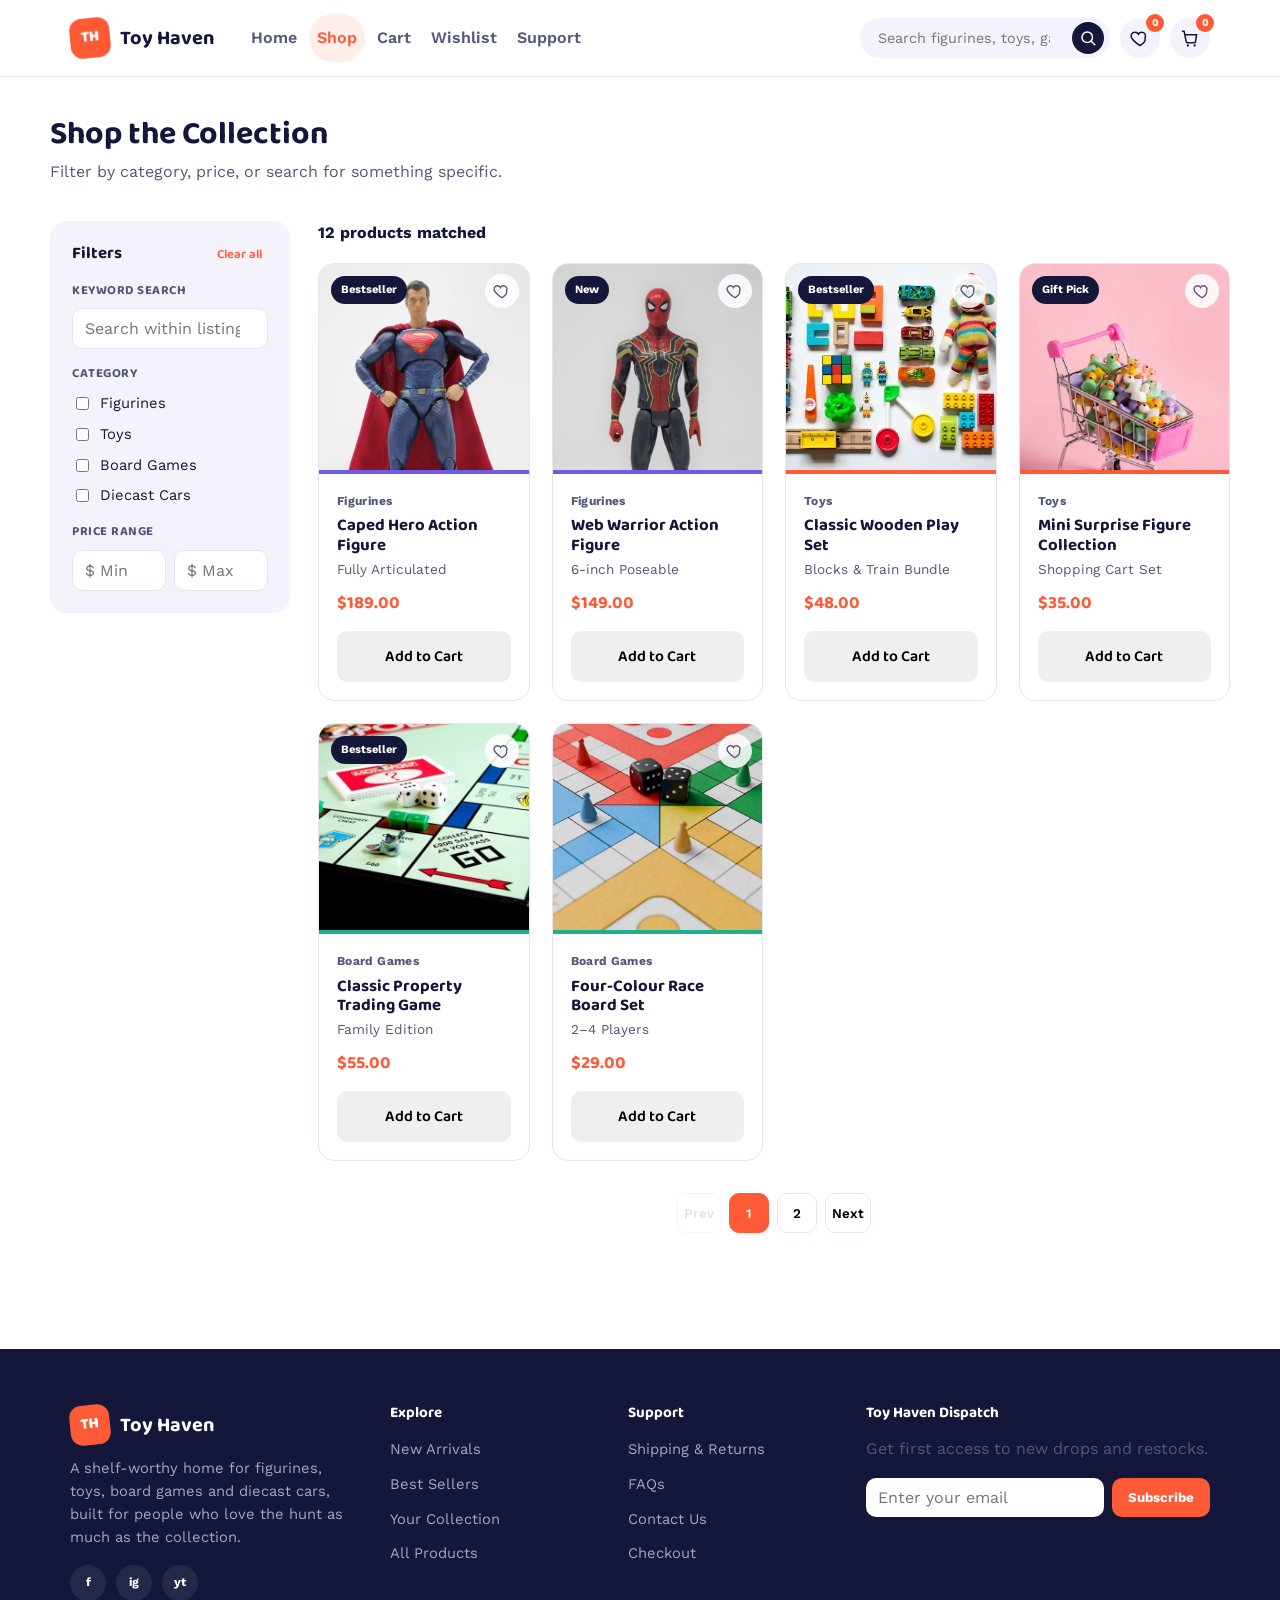
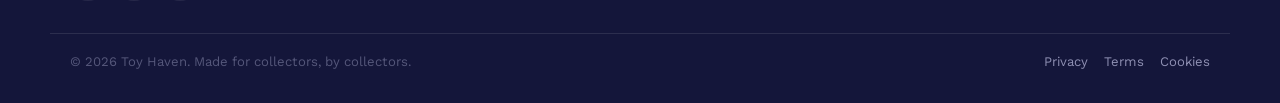
==== products.html @ 73115d1b "Add Toy Haven website" ====
<!DOCTYPE html>
<html lang="en">
<head>
  <meta charset="UTF-8">
  <meta name="viewport" content="width=device-width, initial-scale=1.0">
  <title>Shop — Toy Haven</title>
  <meta name="theme-color" content="#ff5a36">
  <link rel="manifest" href="manifest.json">
  <link rel="icon" href="assets/favicon.svg" type="image/svg+xml">
  <link rel="preconnect" href="https://fonts.googleapis.com">
  <link rel="stylesheet" href="css/style.css">
</head>
<body data-page="shop">

  <div id="site-header"></div>

  <main>
    <div class="container page-header">
      <h1>Shop the Collection</h1>
      <p>Filter by category, price, or search for something specific.</p>
    </div>

    <div class="container section" style="padding-top:12px">
      <div class="shop-layout">
        <aside class="filters-panel">
          <h2>Filters <button class="clear-link" id="filter-clear">Clear all</button></h2>

          <div class="filter-group">
            <h3>Keyword Search</h3>
            <input type="search" id="filter-search" placeholder="Search within listing...">
          </div>

          <div class="filter-group">
            <h3>Category</h3>
            <label class="filter-checkbox"><input type="checkbox" class="filter-category" value="Figurines"> Figurines</label>
            <label class="filter-checkbox"><input type="checkbox" class="filter-category" value="Toys"> Toys</label>
            <label class="filter-checkbox"><input type="checkbox" class="filter-category" value="Board Games"> Board Games</label>
            <label class="filter-checkbox"><input type="checkbox" class="filter-category" value="Diecast Cars"> Diecast Cars</label>
          </div>

          <div class="filter-group">
            <h3>Price Range</h3>
            <div class="price-range">
              <input type="number" id="filter-min" placeholder="$ Min" min="0">
              <input type="number" id="filter-max" placeholder="$ Max" min="0">
            </div>
          </div>
        </aside>

        <div>
          <div class="results-bar">
            <strong id="results-count">0 products matched</strong>
          </div>
          <div class="product-grid" id="products-grid"></div>
          <div class="pagination" id="pagination"></div>
        </div>
      </div>
    </div>
  </main>

  <div id="site-footer"></div>

  <script src="js/data.js"></script>
  <script src="js/main.js"></script>
</body>
</html>
---- css/style.css ----
/* ==========================================================================
   Toy Haven — Stylesheet
   Mobile-first. Design tokens live at the top; every component below reads
   from them so the palette/type can shift from one place.
   ========================================================================== */

@import url("https://fonts.googleapis.com/css2?family=Baloo+2:wght@500;600;700;800&family=Work+Sans:wght@400;500;600;700&display=swap");

:root {
  /* Colour */
  --color-bg: #ffffff;
  --color-bg-soft: #f4f2fb;
  --color-bg-deep: #14163a;
  --color-ink: #14163a;
  --color-ink-soft: #55577a;
  --color-border: #e6e4f2;

  --color-primary: #ff5a36;
  --color-primary-dark: #e0431f;
  --color-secondary: #ffc845;
  --color-teal: #1fae8e;

  --cat-figurines: #6c5ce7;
  --cat-toys: #ff5a36;
  --cat-boardgames: #1fae8e;
  --cat-diecast: #2f6fed;

  /* Type */
  --font-display: "Baloo 2", "Segoe UI", sans-serif;
  --font-body: "Work Sans", "Segoe UI", sans-serif;

  /* Layout */
  --max-width: 1180px;
  --radius-sm: 10px;
  --radius-md: 16px;
  --radius-lg: 26px;
  --shadow-card: 0 10px 30px -18px rgba(20, 22, 58, 0.35);
  --header-height: 76px;
}

/* --------------------------------------------------------------------
   Reset & base
   -------------------------------------------------------------------- */
*, *::before, *::after { box-sizing: border-box; }
html { scroll-behavior: smooth; }

body {
  margin: 0;
  font-family: var(--font-body);
  color: var(--color-ink);
  background: var(--color-bg);
  line-height: 1.55;
  -webkit-font-smoothing: antialiased;
}

img { max-width: 100%; display: block; }
a { color: inherit; text-decoration: none; }
ul { list-style: none; margin: 0; padding: 0; }
button { font-family: inherit; cursor: pointer; }
input, textarea, select { font-family: inherit; font-size: 1rem; }

h1, h2, h3, h4 {
  font-family: var(--font-display);
  color: var(--color-ink);
  line-height: 1.15;
  margin: 0 0 0.5em;
  font-weight: 700;
}

p { margin: 0 0 1em; color: var(--color-ink-soft); }

.visually-hidden {
  position: absolute !important;
  width: 1px; height: 1px;
  overflow: hidden;
  clip: rect(0 0 0 0);
  white-space: nowrap;
}

:focus-visible {
  outline: 3px solid var(--color-secondary);
  outline-offset: 2px;
}

.container {
  max-width: var(--max-width);
  margin: 0 auto;
  padding: 0 20px;
}

main { display: block; }

@media (prefers-reduced-motion: reduce) {
  *, *::before, *::after {
    animation-duration: 0.001ms !important;
    animation-iteration-count: 1 !important;
    transition-duration: 0.001ms !important;
    scroll-behavior: auto !important;
  }
}

/* --------------------------------------------------------------------
   Buttons
   -------------------------------------------------------------------- */
.btn {
  display: inline-flex;
  align-items: center;
  justify-content: center;
  gap: 8px;
  padding: 13px 26px;
  border-radius: 999px;
  border: none;
  font-family: var(--font-display);
  font-weight: 600;
  font-size: 0.98rem;
  transition: transform 0.15s ease, box-shadow 0.15s ease, background 0.15s ease;
}

.btn--primary {
  background: var(--color-primary);
  color: #fff;
  box-shadow: 0 10px 22px -10px rgba(255, 90, 54, 0.65);
}
.btn--primary:hover { background: var(--color-primary-dark); transform: translateY(-1px); }
.btn--primary:active { transform: translateY(0); }

.btn--outline {
  background: transparent;
  color: var(--color-ink);
  border: 2px solid var(--color-border);
}
.btn--outline:hover { border-color: var(--color-primary); color: var(--color-primary); }

.btn--block { width: 100%; border-radius: var(--radius-sm); }

.btn:disabled { opacity: 0.5; cursor: not-allowed; transform: none !important; }

/* --------------------------------------------------------------------
   Header
   -------------------------------------------------------------------- */
#site-header {
  position: sticky;
  top: 0;
  z-index: 50;
  background: rgba(255, 255, 255, 0.94);
  backdrop-filter: blur(8px);
  border-bottom: 1px solid var(--color-border);
}

.header-inner {
  max-width: var(--max-width);
  margin: 0 auto;
  min-height: var(--header-height);
  padding: 10px 20px;
  display: flex;
  align-items: center;
  gap: 16px;
  flex-wrap: wrap;
}

.brand { display: flex; align-items: center; gap: 10px; }
.brand-mark {
  width: 40px; height: 40px;
  display: grid; place-items: center;
  background: var(--color-primary);
  color: #fff;
  border-radius: 12px;
  font-family: var(--font-display);
  font-weight: 800;
  font-size: 0.95rem;
  transform: rotate(-6deg);
}
.brand-name {
  font-family: var(--font-display);
  font-weight: 700;
  font-size: 1.25rem;
}

.site-nav {
  display: flex;
  gap: 4px;
  margin-left: 12px;
}
.nav-link {
  padding: 10px 14px;
  border-radius: 999px;
  font-weight: 600;
  color: var(--color-ink-soft);
  transition: background 0.15s ease, color 0.15s ease;
}
.nav-link:hover { background: var(--color-bg-soft); color: var(--color-ink); }
.nav-link--active { color: var(--color-primary); background: rgba(255, 90, 54, 0.1); }

.header-actions {
  margin-left: auto;
  display: flex;
  align-items: center;
  gap: 10px;
}

.header-search {
  display: none;
  align-items: center;
  background: var(--color-bg-soft);
  border-radius: 999px;
  padding: 4px 6px 4px 16px;
  gap: 6px;
}
.header-search input {
  border: none;
  background: transparent;
  outline: none;
  width: 190px;
  font-size: 0.9rem;
}
.header-search button {
  border: none;
  background: var(--color-ink);
  color: #fff;
  width: 32px; height: 32px;
  border-radius: 50%;
  display: grid;
  place-items: center;
}

.icon-btn {
  position: relative;
  width: 40px; height: 40px;
  display: grid;
  place-items: center;
  border-radius: 50%;
  background: var(--color-bg-soft);
  color: var(--color-ink);
  transition: background 0.15s ease;
}
.icon-btn:hover { background: #e8e5fb; }
.icon-badge {
  position: absolute;
  top: -4px; right: -4px;
  background: var(--color-primary);
  color: #fff;
  font-size: 0.65rem;
  font-weight: 700;
  min-width: 18px; height: 18px;
  border-radius: 999px;
  display: grid;
  place-items: center;
  padding: 0 4px;
}

.hamburger {
  width: 40px; height: 40px;
  border: none;
  background: var(--color-bg-soft);
  border-radius: 10px;
  display: grid;
  place-items: center;
  gap: 4px;
}
.hamburger span {
  display: block;
  width: 18px; height: 2px;
  background: var(--color-ink);
  border-radius: 2px;
  transition: transform 0.25s ease, opacity 0.25s ease;
}
.hamburger--open span:nth-child(1) { transform: translateY(6px) rotate(45deg); }
.hamburger--open span:nth-child(2) { opacity: 0; }
.hamburger--open span:nth-child(3) { transform: translateY(-6px) rotate(-45deg); }

.site-nav {
  order: 10;
  width: 100%;
  flex-direction: column;
  max-height: 0;
  overflow: hidden;
  transition: max-height 0.3s ease;
}
.site-nav--open { max-height: 320px; }
.site-nav .nav-link { padding: 12px 8px; }

@media (min-width: 860px) {
  .header-search { display: flex; }
  .hamburger { display: none; }
  .site-nav {
    order: 0;
    width: auto;
    flex-direction: row;
    max-height: none;
    overflow: visible;
  }
}

/* --------------------------------------------------------------------
   Hero
   -------------------------------------------------------------------- */
.hero {
  background: var(--color-bg-soft);
  border-bottom: 1px solid var(--color-border);
  padding: 44px 0 28px;
}

.hero-slider {
  position: relative;
  background: #fff;
  border-radius: var(--radius-lg);
  padding: 0;
  overflow: hidden;
  max-width: 1040px;
  margin: 0 auto;
  border: 1px solid var(--color-border);
  box-shadow: var(--shadow-card);
}

.hero-slide {
  display: flex;
  flex-direction: column-reverse;
  align-items: stretch;
  animation: hero-fade 0.5s ease;
}
@media (min-width: 760px) {
  .hero-slide { flex-direction: row; align-items: center; min-height: 380px; }
}

.hero-slide-text {
  padding: 36px 32px 40px;
  flex: 1 1 50%;
  text-align: left;
}
.hero-slide-media {
  flex: 1 1 50%;
  align-self: stretch;
}
.hero-slide-media img {
  width: 100%;
  height: 240px;
  object-fit: cover;
  display: block;
}
@media (min-width: 760px) {
  .hero-slide-media img { height: 100%; min-height: 380px; }
}

@keyframes hero-fade {
  from { opacity: 0; transform: translateY(8px); }
  to { opacity: 1; transform: translateY(0); }
}

.hero-eyebrow {
  display: inline-block;
  background: var(--color-bg-soft);
  color: var(--color-primary);
  font-weight: 700;
  font-size: 0.8rem;
  padding: 6px 16px;
  border-radius: 999px;
  margin-bottom: 18px;
}
.hero-slide-text h1 { font-size: clamp(1.5rem, 3.6vw, 2.2rem); max-width: 480px; }
.hero-slide-text p { max-width: 420px; }

.hero-dots {
  display: flex;
  justify-content: center;
  gap: 8px;
  padding: 16px 0 22px;
}
.hero-dot {
  width: 10px; height: 10px;
  border-radius: 50%;
  border: none;
  background: var(--color-border);
  transition: background 0.2s ease, transform 0.2s ease;
}
.hero-dot--active { background: var(--color-primary); transform: scale(1.2); }

/* --------------------------------------------------------------------
   Sections
   -------------------------------------------------------------------- */
.section { padding: 56px 0; }
.section-head {
  display: flex;
  align-items: flex-end;
  justify-content: space-between;
  gap: 16px;
  margin-bottom: 28px;
  flex-wrap: wrap;
}
.section-head p { margin: 4px 0 0; }
.section-link { font-weight: 700; color: var(--color-primary); white-space: nowrap; }

[data-reveal] { opacity: 0; transform: translateY(16px); transition: opacity 0.5s ease, transform 0.5s ease; }
[data-reveal].is-revealed { opacity: 1; transform: translateY(0); }

/* Category tiles */
.category-grid {
  display: grid;
  grid-template-columns: repeat(2, 1fr);
  gap: 16px;
}
@media (min-width: 720px) { .category-grid { grid-template-columns: repeat(4, 1fr); } }

.category-tile {
  background: #fff;
  border: 1px solid var(--color-border);
  border-radius: var(--radius-md);
  padding: 12px 12px 20px;
  text-align: center;
  transition: transform 0.15s ease, box-shadow 0.15s ease;
}
.category-tile:hover { transform: translateY(-4px); box-shadow: var(--shadow-card); }
.category-icon {
  width: 100%;
  aspect-ratio: 4 / 3;
  margin: 0 0 14px;
  border-radius: 12px;
  overflow: hidden;
  background: var(--tile-color, var(--color-primary));
  border-bottom: 4px solid var(--tile-color);
}
.category-icon img { width: 100%; height: 100%; object-fit: cover; transition: transform 0.3s ease; }
.category-tile:hover .category-icon img { transform: scale(1.06); }
.category-tile h3 { margin-bottom: 2px; font-size: 1.05rem; }
.category-tile span { font-size: 0.85rem; color: var(--color-ink-soft); }

/* --------------------------------------------------------------------
   Product grid & cards
   -------------------------------------------------------------------- */
.product-grid {
  display: grid;
  grid-template-columns: 1fr;
  gap: 22px;
}
@media (min-width: 620px) { .product-grid { grid-template-columns: repeat(2, 1fr); } }
@media (min-width: 960px) { .product-grid { grid-template-columns: repeat(4, 1fr); } }
@media (min-width: 960px) { #wishlist-grid.product-grid { grid-template-columns: repeat(3, 1fr); } }

.product-card {
  background: #fff;
  border: 1px solid var(--color-border);
  border-radius: var(--radius-md);
  overflow: hidden;
  display: flex;
  flex-direction: column;
  transition: transform 0.18s ease, box-shadow 0.18s ease;
}
.product-card:hover { transform: translateY(-5px); box-shadow: var(--shadow-card); }

.product-media {
  position: relative;
  aspect-ratio: 1 / 1;
  display: grid;
  place-items: center;
  overflow: hidden;
  background: var(--cat-color, var(--color-primary));
  background: linear-gradient(160deg, color-mix(in srgb, var(--cat-color) 18%, white), color-mix(in srgb, var(--cat-color) 6%, white));
  border-bottom: 4px solid var(--cat-color);
}
.product-media-img { width: 100%; height: 100%; object-fit: cover; }

.product-badge {
  position: absolute;
  top: 12px; left: 12px;
  background: var(--color-ink);
  color: #fff;
  font-size: 0.7rem;
  font-weight: 700;
  padding: 5px 10px;
  border-radius: 999px;
}

.wish-toggle {
  position: absolute;
  top: 10px; right: 10px;
  width: 34px; height: 34px;
  border: none;
  border-radius: 50%;
  background: rgba(255, 255, 255, 0.85);
  color: var(--color-ink-soft);
  display: grid;
  place-items: center;
  transition: transform 0.15s ease, color 0.15s ease;
}
.wish-toggle:hover { transform: scale(1.08); }
.wish-toggle--active { color: var(--color-primary); }

.product-body { padding: 18px; display: flex; flex-direction: column; gap: 4px; flex: 1; }
.product-category { font-size: 0.75rem; font-weight: 700; letter-spacing: 0.03em; color: var(--color-ink-soft); }
.product-name { font-size: 1.05rem; margin: 2px 0 0; }
.product-variant { font-size: 0.85rem; margin-bottom: 6px; }
.product-footer { display: flex; align-items: center; justify-content: space-between; margin-bottom: 10px; }
.product-price { font-family: var(--font-display); font-weight: 700; color: var(--color-primary); font-size: 1.1rem; }

.empty-state {
  grid-column: 1 / -1;
  text-align: center;
  padding: 40px 20px;
  background: var(--color-bg-soft);
  border-radius: var(--radius-md);
}

/* --------------------------------------------------------------------
   Shop layout (filters + grid)
   -------------------------------------------------------------------- */
.shop-layout {
  display: grid;
  gap: 28px;
  grid-template-columns: 1fr;
}
@media (min-width: 900px) { .shop-layout { grid-template-columns: 240px 1fr; } }

.filters-panel {
  background: var(--color-bg-soft);
  border-radius: var(--radius-md);
  padding: 22px;
  align-self: start;
}
.filters-panel h2 { font-size: 1.05rem; display: flex; justify-content: space-between; align-items: center; }
.filters-panel .clear-link { font-size: 0.8rem; font-weight: 600; color: var(--color-primary); background: none; border: none; }
.filter-group { margin-top: 18px; }
.filter-group h3 { font-size: 0.8rem; text-transform: uppercase; letter-spacing: 0.04em; color: var(--color-ink-soft); margin-bottom: 10px; }
.filter-group input[type="search"],
.filter-group input[type="number"] {
  width: 100%;
  padding: 10px 12px;
  border-radius: var(--radius-sm);
  border: 1px solid var(--color-border);
  background: #fff;
}
.filter-checkbox { display: flex; align-items: center; gap: 8px; margin-bottom: 8px; font-size: 0.92rem; }
.price-range { display: flex; gap: 8px; }

.results-bar { display: flex; justify-content: space-between; align-items: center; margin-bottom: 18px; flex-wrap: wrap; gap: 10px; }
.results-bar strong { font-weight: 700; }

.pagination { display: flex; justify-content: center; gap: 8px; margin-top: 32px; flex-wrap: wrap; }
.page-btn {
  min-width: 40px; height: 40px;
  border-radius: 10px;
  border: 1px solid var(--color-border);
  background: #fff;
  font-weight: 600;
}
.page-btn--active { background: var(--color-primary); color: #fff; border-color: var(--color-primary); }
.page-btn:disabled { opacity: 0.4; }

/* --------------------------------------------------------------------
   Cart page
   -------------------------------------------------------------------- */
.cart-layout { display: grid; gap: 28px; grid-template-columns: 1fr; }
@media (min-width: 900px) { .cart-layout { grid-template-columns: 1fr 320px; } }

.cart-table { width: 100%; border-collapse: collapse; }
.cart-table th { text-align: left; font-size: 0.78rem; text-transform: uppercase; color: var(--color-ink-soft); padding: 10px 8px; border-bottom: 1px solid var(--color-border); }
.cart-table td { padding: 16px 8px; border-bottom: 1px solid var(--color-border); vertical-align: middle; }

.cart-product-cell { display: flex; align-items: center; gap: 12px; }
.cart-product-cell strong { display: block; }
.cart-product-cell small { color: var(--color-ink-soft); }
.cart-thumb {
  width: 52px; height: 52px;
  border-radius: 12px;
  object-fit: cover;
  background: var(--cat-color, var(--color-primary));
  border-bottom: 3px solid var(--cat-color);
  flex-shrink: 0;
}

.qty-control { display: inline-flex; align-items: center; gap: 10px; border: 1px solid var(--color-border); border-radius: 999px; padding: 4px 8px; }
.qty-control button { width: 24px; height: 24px; border: none; background: var(--color-bg-soft); border-radius: 50%; font-size: 1rem; line-height: 1; }

.remove-btn { border: none; background: none; font-size: 1.3rem; color: var(--color-ink-soft); }
.remove-btn:hover { color: var(--color-primary); }

.summary-card {
  background: var(--color-bg-soft);
  border-radius: var(--radius-md);
  padding: 24px;
  align-self: start;
}
.summary-card h2 { font-size: 1.1rem; }
.summary-row { display: flex; justify-content: space-between; padding: 8px 0; color: var(--color-ink-soft); }
.summary-row--total { font-weight: 700; color: var(--color-ink); font-size: 1.15rem; border-top: 1px dashed var(--color-border); margin-top: 8px; padding-top: 14px; }
.summary-card .btn { margin-top: 16px; }

/* --------------------------------------------------------------------
   Checkout page
   -------------------------------------------------------------------- */
.checkout-layout { display: grid; gap: 28px; grid-template-columns: 1fr; }
@media (min-width: 900px) { .checkout-layout { grid-template-columns: 1fr 320px; } }

.checkout-step { margin-bottom: 32px; }
.checkout-step h2 {
  display: flex; align-items: center; gap: 10px;
  font-size: 1.1rem;
}
.step-number {
  width: 26px; height: 26px;
  border-radius: 50%;
  background: var(--color-primary);
  color: #fff;
  display: grid; place-items: center;
  font-size: 0.85rem;
  font-family: var(--font-body);
  font-weight: 700;
}

.field { margin-bottom: 16px; }
.field label { display: block; font-weight: 600; margin-bottom: 6px; font-size: 0.92rem; }
.field input, .field textarea {
  width: 100%;
  padding: 12px 14px;
  border-radius: var(--radius-sm);
  border: 1px solid var(--color-border);
}
.field input:focus, .field textarea:focus { border-color: var(--color-primary); }
.field textarea { resize: vertical; min-height: 100px; }
.form-error { color: var(--color-primary-dark); font-size: 0.82rem; margin-top: 6px; }

.payment-options { display: grid; gap: 10px; grid-template-columns: 1fr 1fr; margin-bottom: 16px; }
@media (max-width: 520px) { .payment-options { grid-template-columns: 1fr; } }
.payment-option {
  border: 2px solid var(--color-border);
  border-radius: var(--radius-sm);
  padding: 14px;
  display: flex; align-items: center; gap: 10px;
  cursor: pointer;
  font-weight: 600;
}
.payment-option:has(input:checked) { border-color: var(--color-primary); background: rgba(255,90,54,0.06); }

.checkout-list { margin-bottom: 16px; }
.checkout-list li { display: flex; justify-content: space-between; padding: 6px 0; font-size: 0.92rem; color: var(--color-ink-soft); }
.checkout-totals div { display: flex; justify-content: space-between; padding: 6px 0; }
.checkout-grand { font-weight: 700; color: var(--color-ink); border-top: 1px dashed var(--color-border); margin-top: 6px; padding-top: 10px; }

.success-overlay {
  position: fixed; inset: 0;
  background: rgba(20, 22, 58, 0.55);
  display: grid; place-items: center;
  opacity: 0; visibility: hidden;
  transition: opacity 0.25s ease;
  z-index: 200;
  padding: 20px;
}
.success-overlay--visible { opacity: 1; visibility: visible; }
.success-card {
  background: #fff;
  border-radius: var(--radius-lg);
  padding: 40px 32px;
  text-align: center;
  max-width: 380px;
  transform: scale(0.9);
  transition: transform 0.25s ease;
}
.success-overlay--visible .success-card { transform: scale(1); }
.success-check {
  width: 76px; height: 76px;
  margin: 0 auto 18px;
  border-radius: 50%;
  background: rgba(31, 174, 142, 0.14);
  color: var(--color-teal);
  display: grid; place-items: center;
  animation: pop 0.4s ease;
}
@keyframes pop { from { transform: scale(0.5); opacity: 0; } to { transform: scale(1); opacity: 1; } }

/* --------------------------------------------------------------------
   Wishlist page
   -------------------------------------------------------------------- */
.wishlist-tabs { display: flex; gap: 8px; flex-wrap: wrap; }
.wishlist-tab {
  border: 1px solid var(--color-border);
  background: #fff;
  padding: 9px 16px;
  border-radius: 999px;
  font-weight: 600;
  font-size: 0.88rem;
}
.wishlist-tab--active { background: var(--color-ink); color: #fff; border-color: var(--color-ink); }

.status-group { display: flex; gap: 4px; margin-top: 12px; border: 1px solid var(--color-border); border-radius: 999px; padding: 4px; }
.status-btn { flex: 1; border: none; background: none; padding: 7px 4px; border-radius: 999px; font-size: 0.72rem; font-weight: 700; color: var(--color-ink-soft); }
.status-btn--active { background: var(--color-primary); color: #fff; }

/* --------------------------------------------------------------------
   Support page
   -------------------------------------------------------------------- */
.support-layout { display: grid; gap: 40px; grid-template-columns: 1fr; }
@media (min-width: 900px) { .support-layout { grid-template-columns: 1fr 1fr; } }

.support-success {
  background: rgba(31, 174, 142, 0.12);
  color: #10725d;
  padding: 14px 18px;
  border-radius: var(--radius-sm);
  margin-bottom: 18px;
  font-weight: 600;
}

.faq-item { border-bottom: 1px solid var(--color-border); }
.faq-question {
  width: 100%;
  text-align: left;
  background: none;
  border: none;
  padding: 18px 4px;
  display: flex; justify-content: space-between; align-items: center;
  font-family: var(--font-display);
  font-weight: 700;
  font-size: 1rem;
}
.faq-question::after {
  content: "+";
  font-size: 1.4rem;
  color: var(--color-primary);
  transition: transform 0.2s ease;
}
.faq-item--open .faq-question::after { transform: rotate(45deg); }
.faq-answer {
  max-height: 0;
  overflow: hidden;
  transition: max-height 0.3s ease, padding 0.3s ease;
  padding: 0 4px;
}
.faq-item--open .faq-answer { max-height: 220px; padding-bottom: 18px; }

/* --------------------------------------------------------------------
   Footer
   -------------------------------------------------------------------- */
#site-footer {
  background: var(--color-bg-deep);
  color: #d7d7ea;
  margin-top: 60px;
}
.footer-inner {
  max-width: var(--max-width);
  margin: 0 auto;
  padding: 56px 20px 32px;
  display: grid;
  gap: 32px;
  grid-template-columns: 1fr;
}
@media (min-width: 720px) { .footer-inner { grid-template-columns: 1.4fr 1fr 1fr 1.2fr; } }

#site-footer .brand-name, #site-footer .brand-mark { color: #fff; }
#site-footer .brand-mark { background: var(--color-primary); }
.footer-brand p { color: #a6a7c6; margin-top: 12px; font-size: 0.92rem; }
.social-row { display: flex; gap: 10px; margin-top: 16px; }
.social-btn {
  width: 36px; height: 36px;
  border-radius: 50%;
  background: rgba(255,255,255,0.08);
  display: grid; place-items: center;
  font-size: 0.75rem;
  font-weight: 700;
  color: #fff;
}
.footer-col h3 { color: #fff; font-size: 0.95rem; margin-bottom: 14px; }
.footer-col ul li { margin-bottom: 10px; }
.footer-col ul a { color: #a6a7c6; font-size: 0.92rem; }
.footer-col ul a:hover { color: #fff; }

.footer-newsletter form { display: flex; gap: 8px; margin-top: 6px; }
.footer-newsletter input {
  flex: 1;
  padding: 10px 12px;
  border-radius: var(--radius-sm);
  border: none;
}
.footer-newsletter button {
  background: var(--color-primary);
  color: #fff;
  border: none;
  padding: 10px 16px;
  border-radius: var(--radius-sm);
  font-weight: 700;
}
.footer-newsletter .form-error { color: #ffb4a3; }

.footer-bottom {
  border-top: 1px solid rgba(255,255,255,0.1);
  padding: 18px 20px;
  max-width: var(--max-width);
  margin: 0 auto;
  display: flex; justify-content: space-between; flex-wrap: wrap; gap: 10px;
  font-size: 0.82rem;
  color: #8f90b3;
}
.footer-legal { display: flex; gap: 16px; }
.footer-legal a:hover { color: #fff; }

/* --------------------------------------------------------------------
   Toasts
   -------------------------------------------------------------------- */
.toast-host {
  position: fixed;
  bottom: 22px; right: 22px;
  display: flex; flex-direction: column; gap: 10px;
  z-index: 300;
}
.toast {
  background: var(--color-ink);
  color: #fff;
  padding: 12px 18px;
  border-radius: var(--radius-sm);
  font-size: 0.9rem;
  font-weight: 600;
  box-shadow: 0 12px 26px -12px rgba(0,0,0,0.4);
  opacity: 0;
  transform: translateY(10px);
  transition: opacity 0.25s ease, transform 0.25s ease;
  max-width: 280px;
}
.toast--visible { opacity: 1; transform: translateY(0); }
.toast--success { background: var(--color-teal); }
.toast--error { background: var(--color-primary-dark); }

/* --------------------------------------------------------------------
   Page header (simple title blocks used on inner pages)
   -------------------------------------------------------------------- */
.page-header { padding: 40px 0 8px; }
.page-header h1 { font-size: clamp(1.5rem, 3.4vw, 2rem); margin-bottom: 6px; }
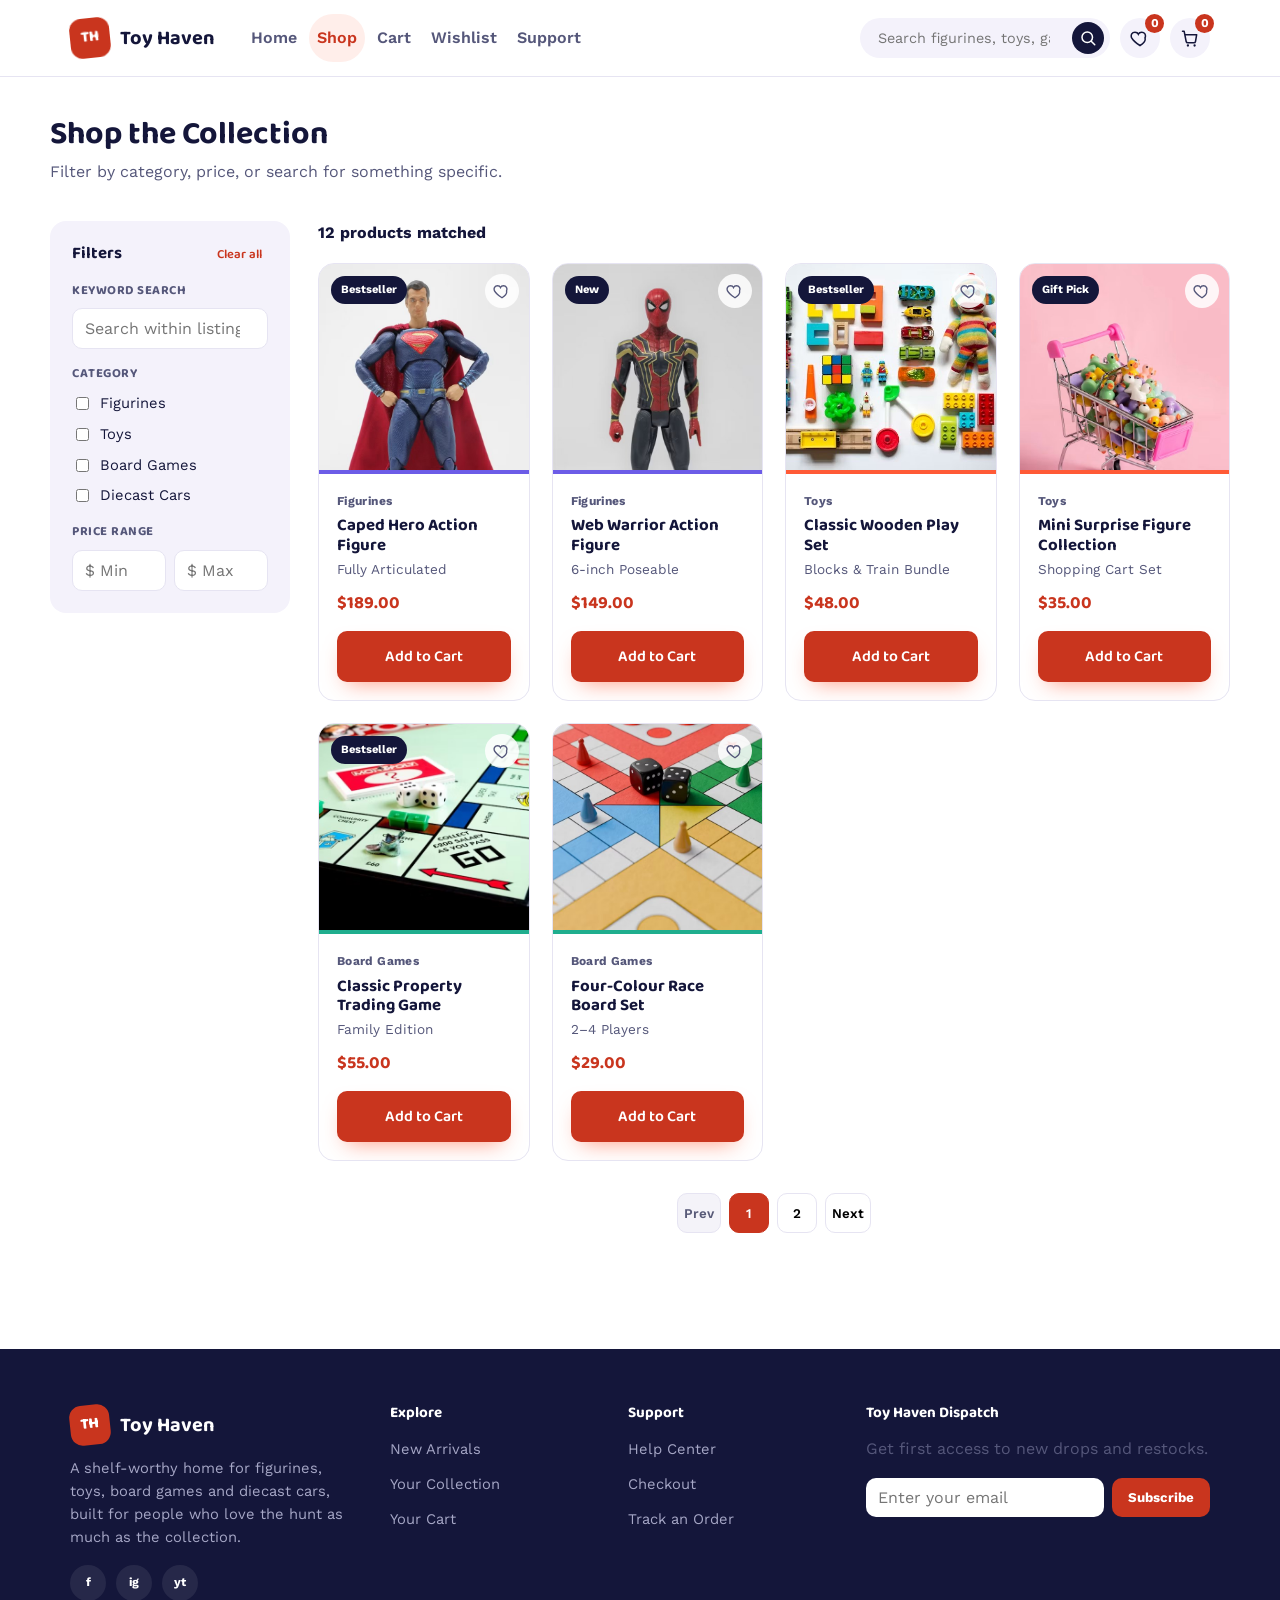
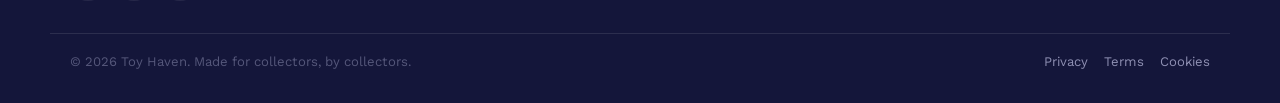
==== commit a578b2a2: "Change theme color and improve accessibility labels Updated theme color and added visually hidden la" ====
--- a/products.html
+++ b/products.html
@@ -4,7 +4,7 @@
   <meta charset="UTF-8">
   <meta name="viewport" content="width=device-width, initial-scale=1.0">
   <title>Shop — Toy Haven</title>
-  <meta name="theme-color" content="#ff5a36">
+  <meta name="theme-color" content="#c9351e">
   <link rel="manifest" href="manifest.json">
   <link rel="icon" href="assets/favicon.svg" type="image/svg+xml">
   <link rel="preconnect" href="https://fonts.googleapis.com">
@@ -27,6 +27,7 @@
 
           <div class="filter-group">
             <h3>Keyword Search</h3>
+            <label class="visually-hidden" for="filter-search">Search within listing</label>
             <input type="search" id="filter-search" placeholder="Search within listing...">
           </div>
 
@@ -41,7 +42,9 @@
           <div class="filter-group">
             <h3>Price Range</h3>
             <div class="price-range">
+              <label class="visually-hidden" for="filter-min">Minimum price</label>
               <input type="number" id="filter-min" placeholder="$ Min" min="0">
+              <label class="visually-hidden" for="filter-max">Maximum price</label>
               <input type="number" id="filter-max" placeholder="$ Max" min="0">
             </div>
           </div>
--- a/css/style.css
+++ b/css/style.css
@@ -15,8 +15,8 @@
   --color-ink-soft: #55577a;
   --color-border: #e6e4f2;
 
-  --color-primary: #ff5a36;
-  --color-primary-dark: #e0431f;
+  --color-primary: #c9351e;
+  --color-primary-dark: #a82912;
   --color-secondary: #ffc845;
   --color-teal: #1fae8e;
 
@@ -133,7 +133,15 @@
 
 .btn--block { width: 100%; border-radius: var(--radius-sm); }
 
-.btn:disabled { opacity: 0.5; cursor: not-allowed; transform: none !important; }
+.btn:disabled {
+  opacity: 1;
+  cursor: not-allowed;
+  transform: none !important;
+  background: #e4e2f0 !important;
+  color: #52546f !important;
+  border-color: transparent !important;
+  box-shadow: none !important;
+}
 
 /* --------------------------------------------------------------------
    Header
@@ -239,9 +247,9 @@
   top: -4px; right: -4px;
   background: var(--color-primary);
   color: #fff;
-  font-size: 0.65rem;
+  font-size: 0.75rem;
   font-weight: 700;
-  min-width: 18px; height: 18px;
+  min-width: 19px; height: 19px;
   border-radius: 999px;
   display: grid;
   place-items: center;
@@ -542,7 +550,7 @@
   font-weight: 600;
 }
 .page-btn--active { background: var(--color-primary); color: #fff; border-color: var(--color-primary); }
-.page-btn:disabled { opacity: 0.4; }
+.page-btn:disabled { opacity: 1; color: #585a78; border-color: var(--color-border); background: #f4f3f9; cursor: not-allowed; }
 
 /* --------------------------------------------------------------------
    Cart page
